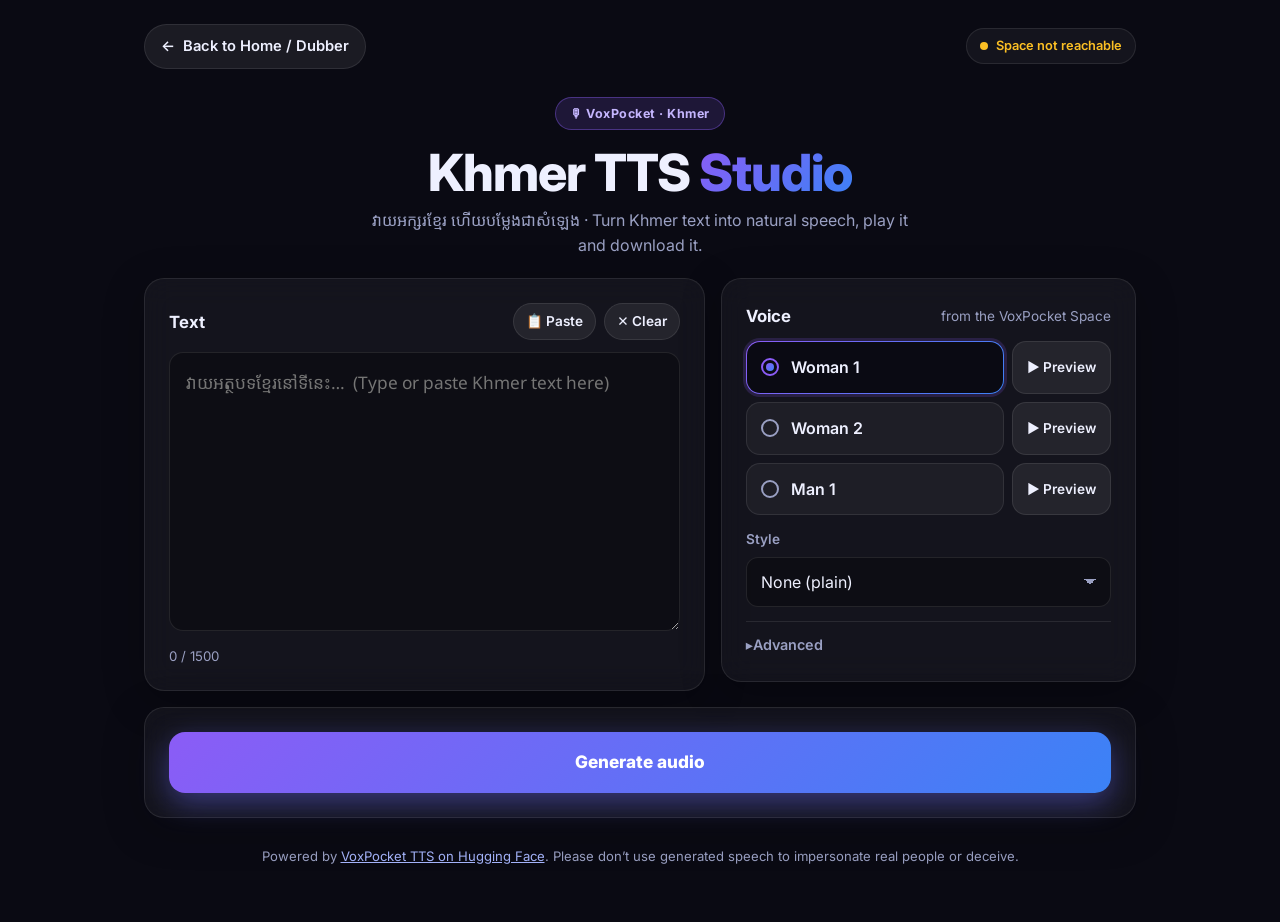
==== khmer-tts/index.html @ cf00f3e9 "Add files via upload" ====
<!doctype html>
<html lang="km">
<head>
<meta charset="utf-8">
<meta name="viewport" content="width=device-width,initial-scale=1,viewport-fit=cover">
<title>Khmer TTS Studio · VoxPocket</title>
<meta name="description" content="Convert Khmer text to natural speech with VoxPocket TTS. Play and download the audio.">
<meta name="theme-color" content="#0b0b14">
<script>
/* /khmer-tts (no trailing slash) would break the relative asset paths: normalise it. */
(function(){var p=location.pathname;if(!/\/$/.test(p)&&!/\.[a-z0-9]+$/i.test(p)){location.replace(p+'/'+location.search+location.hash)}})();
if(/[?&]embed=1/.test(location.search))document.documentElement.classList.add('embed');
</script>
<link rel="preconnect" href="https://fonts.googleapis.com">
<link rel="preconnect" href="https://fonts.gstatic.com" crossorigin>
<link href="https://fonts.googleapis.com/css2?family=Inter:wght@400;500;600;700;800&family=Noto+Sans+Khmer:wght@400;500;600;700&display=swap" rel="stylesheet">
<link rel="stylesheet" href="style.css">
</head>
<body>
<div class="bg" aria-hidden="true"><i class="o1"></i><i class="o2"></i></div>

<div class="wrap">
  <header class="top">
    <a class="back" id="back" href="../"><span aria-hidden="true">←</span> Back to Home / Dubber</a>
    <span class="space-pill" id="spacePill" data-state="checking" title="Status of the Hugging Face Space"><i></i><span id="spaceTxt">Checking Space…</span></span>
  </header>

  <section class="hero">
    <span class="badge">🎙 VoxPocket · Khmer</span>
    <h1>Khmer TTS <em>Studio</em></h1>
    <p class="sub">វាយអក្សរខ្មែរ ហើយបម្លែងជាសំឡេង · Turn Khmer text into natural speech, play it and download it.</p>
  </section>

  <main class="grid">
    <section class="card editor" aria-labelledby="t1">
      <div class="card-h">
        <h2 id="t1">Text</h2>
        <div class="tools">
          <button class="chip" id="pasteBtn" type="button">📋 Paste</button>
          <button class="chip" id="clearBtn" type="button">✕ Clear</button>
        </div>
      </div>
      <textarea id="text" class="khmer" rows="8" spellcheck="false" lang="km" placeholder="វាយអត្ថបទខ្មែរនៅទីនេះ…  (Type or paste Khmer text here)" aria-describedby="count err"></textarea>
      <div class="meta">
        <span id="count" class="count">0 / 1500</span>
        <span id="hint" class="hint"></span>
      </div>
      <div class="err" id="err" role="alert" hidden></div>
    </section>

    <section class="card voices" aria-labelledby="t2">
      <div class="card-h"><h2 id="t2">Voice</h2><span class="muted small">from the VoxPocket Space</span></div>
      <div class="vlist" id="vlist" role="radiogroup" aria-label="Voice"></div>
      <div class="row">
        <label class="field">
          <span>Style</span>
          <select id="style"></select>
        </label>
      </div>
      <details class="adv">
        <summary>Advanced</summary>
        <div class="advgrid">
          <label class="field"><span>Guidance (cfg) <b id="cfgV">2.0</b></span><input id="cfg" type="range" min="1" max="3.5" step="0.1" value="2"></label>
          <label class="field"><span>Quality steps <b id="stepsV">10</b></span><input id="steps" type="range" min="4" max="20" step="1" value="10"></label>
          <label class="field"><span>Seed <small class="muted">(0 = default)</small></span><input id="seed" type="number" min="0" step="1" value="0" inputmode="numeric"></label>
        </div>
      </details>
    </section>

    <section class="card gen" aria-live="polite">
      <div class="genrow">
        <button class="go" id="genBtn" type="button"><span class="spin" aria-hidden="true"></span><span id="genTxt">Generate audio</span></button>
        <button class="cancel" id="cancelBtn" type="button" hidden>Cancel</button>
      </div>
      <div class="prog" id="prog" hidden>
        <div class="bar"><i></i></div>
        <p id="progTxt" class="small muted"></p>
      </div>
    </section>

    <section class="card player" id="player" aria-labelledby="t3" hidden>
      <div class="card-h"><h2 id="t3">Audio</h2><span class="muted small" id="pInfo"></span></div>
      <div class="wave" aria-hidden="true"><i></i><i></i><i></i><i></i><i></i><i></i><i></i><i></i><i></i><i></i><i></i><i></i></div>
      <div class="seekrow">
        <span id="cur" class="time">0:00</span>
        <input id="seek" type="range" min="0" max="1000" value="0" aria-label="Seek">
        <span id="dur" class="time">0:00</span>
      </div>
      <div class="ctrls">
        <button class="ic" id="playBtn" type="button" aria-label="Play"></button>
        <button class="ic" id="stopBtn" type="button" aria-label="Stop"></button>
        <button class="ic" id="replayBtn" type="button" aria-label="Replay"></button>
        <div class="vol"><span id="volIcon" aria-hidden="true">🔊</span><input id="vol" type="range" min="0" max="1" step="0.05" value="1" aria-label="Volume"></div>
        <button class="dl" id="dlBtn" type="button">⬇ Download</button>
      </div>
    </section>
  </main>

  <footer class="foot">
    Powered by <a href="https://huggingface.co/spaces/muyleanging/VoxPocket-TTS-Demo" target="_blank" rel="noopener">VoxPocket TTS on Hugging Face</a>.
    Please don’t use generated speech to impersonate real people or deceive.
  </footer>
</div>

<script src="gradio-client.js"></script>
<script src="app.js"></script>
</body>
</html>
---- khmer-tts/style.css ----
/* Khmer TTS Studio - mobile-first dark UI, fully scoped to this module */
:root{
  --bg:#0a0a13;--card:rgba(255,255,255,.045);--card2:rgba(255,255,255,.07);--line:rgba(255,255,255,.09);
  --tx:#eef0ff;--mu:#9aa0c3;--p:#8b5cf6;--b:#3b82f6;--g:linear-gradient(135deg,#8b5cf6 0%,#3b82f6 100%);
  --ok:#34d399;--warn:#fbbf24;--bad:#f87171;--r:20px;
  --font:"Inter","Noto Sans Khmer","Khmer OS System","Khmer UI","Leelawadee UI","Hanuman",system-ui,-apple-system,"Segoe UI",Roboto,sans-serif;
}
*{box-sizing:border-box;-webkit-tap-highlight-color:transparent}
html{color-scheme:dark;background:var(--bg)}
body{margin:0;min-height:100vh;background:var(--bg);color:var(--tx);font-family:var(--font);font-size:16px;line-height:1.55;overflow-x:hidden}
button,input,select,textarea{font:inherit;color:inherit}
button{cursor:pointer}
a{color:#a5b4fc}
.muted{color:var(--mu)}.small{font-size:.85rem}

.bg{position:fixed;inset:0;z-index:-1;overflow:hidden;background:radial-gradient(1200px 600px at 50% -10%,#1a1440 0%,transparent 60%),var(--bg)}
.bg i{position:absolute;border-radius:50%;filter:blur(90px);opacity:.35}
.bg .o1{width:380px;height:380px;background:#7c3aed;top:-120px;left:-100px}
.bg .o2{width:420px;height:420px;background:#2563eb;bottom:-160px;right:-120px;opacity:.28}
.embed .bg{position:absolute}

.wrap{max-width:1040px;margin:0 auto;padding:16px 16px 40px;padding-left:max(16px,env(safe-area-inset-left));padding-right:max(16px,env(safe-area-inset-right))}
.top{display:flex;align-items:center;justify-content:space-between;gap:10px;flex-wrap:wrap}
.back{display:inline-flex;align-items:center;gap:8px;padding:10px 16px;border-radius:999px;background:var(--card2);border:1px solid var(--line);text-decoration:none;color:var(--tx);font-weight:600;font-size:.92rem;transition:.2s}
.back:hover{background:rgba(255,255,255,.12);transform:translateX(-2px)}
.space-pill{display:inline-flex;align-items:center;gap:8px;padding:7px 13px;border-radius:999px;font-size:.8rem;font-weight:600;background:var(--card);border:1px solid var(--line);color:var(--mu)}
.space-pill i{width:8px;height:8px;border-radius:50%;background:var(--mu)}
.space-pill[data-state=ok] i{background:var(--ok);box-shadow:0 0 0 4px rgba(52,211,153,.18)}
.space-pill[data-state=ok]{color:var(--ok)}
.space-pill[data-state=warn] i{background:var(--warn)}.space-pill[data-state=warn]{color:var(--warn)}
.space-pill[data-state=bad] i{background:var(--bad)}.space-pill[data-state=bad]{color:var(--bad)}
.space-pill[data-state=checking] i{animation:pulse 1s infinite}

.hero{text-align:center;padding:28px 4px 20px}
.badge{display:inline-block;padding:6px 14px;border-radius:999px;font-size:.78rem;font-weight:700;letter-spacing:.04em;background:rgba(139,92,246,.16);border:1px solid rgba(139,92,246,.4);color:#c4b5fd}
.hero h1{margin:14px 0 8px;font-size:clamp(2rem,7vw,3.2rem);line-height:1.1;font-weight:800;letter-spacing:-.02em}
.hero h1 em{font-style:normal;background:var(--g);-webkit-background-clip:text;background-clip:text;color:transparent}
.sub{margin:0 auto;max-width:560px;color:var(--mu)}
.embed .hero{padding-top:14px}

.grid{display:grid;gap:16px;grid-template-columns:1fr}
.card{background:var(--card);border:1px solid var(--line);border-radius:var(--r);padding:18px;backdrop-filter:blur(14px);-webkit-backdrop-filter:blur(14px);box-shadow:0 10px 40px rgba(0,0,0,.25)}
.card-h{display:flex;align-items:center;justify-content:space-between;gap:10px;margin-bottom:12px}
.card-h h2{margin:0;font-size:1.05rem;font-weight:700}
.tools{display:flex;gap:8px}
.chip{border:1px solid var(--line);background:var(--card2);padding:7px 12px;border-radius:999px;font-size:.85rem;font-weight:600;transition:.15s}
.chip:hover:not(:disabled){background:rgba(255,255,255,.13)}
.chip:disabled{opacity:.5;cursor:not-allowed}

textarea{width:100%;resize:vertical;min-height:170px;max-height:60vh;padding:14px 16px;border-radius:14px;background:rgba(0,0,0,.28);border:1px solid var(--line);outline:none;line-height:1.8;font-size:1.08rem;transition:.2s}
textarea.khmer{font-family:"Noto Sans Khmer","Khmer OS System","Khmer UI","Leelawadee UI","Hanuman","Inter",sans-serif}
textarea:focus,select:focus,input[type=number]:focus{border-color:var(--p);box-shadow:0 0 0 3px rgba(139,92,246,.25)}
textarea:disabled{opacity:.6}
.meta{display:flex;justify-content:space-between;gap:10px;margin-top:8px;font-size:.83rem;color:var(--mu)}
.count.near{color:var(--warn)}.count.over{color:var(--bad);font-weight:700}
.hint{color:var(--warn);text-align:right}
.err{margin-top:10px;padding:12px 14px;border-radius:12px;background:rgba(248,113,113,.1);border:1px solid rgba(248,113,113,.4);color:#fecaca;font-size:.92rem}

/* voices */
.vlist{display:grid;gap:8px}
.v{display:flex;gap:8px;align-items:stretch}
.vsel{flex:1;display:flex;align-items:center;gap:12px;text-align:left;padding:13px 14px;border-radius:14px;background:var(--card);border:1px solid var(--line);font-weight:600;transition:.15s}
.vsel:hover{background:var(--card2)}
.v.on .vsel{border-color:transparent;background:linear-gradient(var(--bg),var(--bg)) padding-box,var(--g) border-box;border:1.5px solid transparent;box-shadow:0 0 0 3px rgba(139,92,246,.18)}
.dot{width:18px;height:18px;border-radius:50%;border:2px solid var(--mu);flex:none;position:relative}
.v.on .dot{border-color:var(--p)}.v.on .dot::after{content:"";position:absolute;inset:3px;border-radius:50%;background:var(--g)}
.vprev{padding:0 14px;border-radius:14px;background:var(--card2);border:1px solid var(--line);font-size:.85rem;font-weight:600;white-space:nowrap}
.vprev:hover:not(:disabled){background:rgba(255,255,255,.13)}.vprev:disabled{opacity:.45;cursor:not-allowed}
.row{margin-top:14px}
.field{display:block}
.field>span{display:flex;justify-content:space-between;font-size:.85rem;color:var(--mu);margin-bottom:6px;font-weight:600}
.field b{color:var(--tx)}
select,input[type=number]{width:100%;padding:12px 14px;border-radius:12px;background:rgba(0,0,0,.28);border:1px solid var(--line);outline:none;appearance:none;-webkit-appearance:none}
select{background-image:linear-gradient(45deg,transparent 50%,var(--mu) 50%),linear-gradient(135deg,var(--mu) 50%,transparent 50%);background-position:calc(100% - 20px) 50%,calc(100% - 14px) 50%;background-size:6px 6px;background-repeat:no-repeat;padding-right:38px}
select option{background:#14142a;color:var(--tx)}
.adv{margin-top:14px;border-top:1px solid var(--line);padding-top:12px}
.adv summary{cursor:pointer;color:var(--mu);font-weight:600;font-size:.9rem;list-style:none}
.adv summary::before{content:"▸ ";display:inline-block;transition:.15s}.adv[open] summary::before{transform:rotate(90deg)}
.advgrid{display:grid;gap:14px;margin-top:12px}

/* range inputs */
input[type=range]{-webkit-appearance:none;appearance:none;width:100%;height:6px;border-radius:99px;outline:none;background:linear-gradient(90deg,var(--p) 0,var(--b) var(--pr,0%),rgba(255,255,255,.14) var(--pr,0%));cursor:pointer}
input[type=range]::-webkit-slider-thumb{-webkit-appearance:none;width:18px;height:18px;border-radius:50%;background:#fff;box-shadow:0 0 0 4px rgba(139,92,246,.35);border:0}
input[type=range]::-moz-range-thumb{width:18px;height:18px;border-radius:50%;background:#fff;border:0;box-shadow:0 0 0 4px rgba(139,92,246,.35)}
#cfg,#steps{background:rgba(255,255,255,.14)}

/* generate */
.genrow{display:flex;gap:10px}
.go{flex:1;position:relative;display:flex;align-items:center;justify-content:center;gap:10px;border:0;padding:17px 22px;border-radius:16px;background:var(--g);color:#fff;font-weight:800;font-size:1.08rem;box-shadow:0 10px 30px rgba(99,102,241,.45);transition:.2s}
.go:hover:not(:disabled){transform:translateY(-2px);box-shadow:0 14px 36px rgba(99,102,241,.6)}
.go:active:not(:disabled){transform:translateY(0)}
.go:disabled{cursor:progress;opacity:.9;filter:saturate(.8)}
.spin{display:none;width:20px;height:20px;border-radius:50%;border:3px solid rgba(255,255,255,.35);border-top-color:#fff;animation:rot .8s linear infinite}
.go.busy .spin{display:inline-block}
.cancel{padding:0 20px;border-radius:16px;border:1px solid var(--line);background:var(--card2);font-weight:600}
.cancel:hover{background:rgba(248,113,113,.18);border-color:rgba(248,113,113,.5)}
.prog{margin-top:14px}
.bar{height:6px;border-radius:99px;background:rgba(255,255,255,.1);overflow:hidden}
.bar i{display:block;height:100%;width:40%;border-radius:99px;background:var(--g);animation:slide 1.3s ease-in-out infinite}
.prog p{margin:8px 0 0}

/* player */
.player .wave{display:flex;align-items:center;justify-content:center;gap:5px;height:54px;margin:4px 0 12px}
.wave i{width:5px;height:14px;border-radius:99px;background:var(--g);opacity:.55;transition:height .2s}
.player.playing .wave i{animation:eq 1s ease-in-out infinite;opacity:1}
.wave i:nth-child(2n){animation-delay:.15s!important}.wave i:nth-child(3n){animation-delay:.3s!important}.wave i:nth-child(5n){animation-delay:.45s!important}
.seekrow{display:flex;align-items:center;gap:12px}
.time{font-variant-numeric:tabular-nums;color:var(--mu);font-size:.85rem;min-width:38px;text-align:center}
.ctrls{display:flex;flex-wrap:wrap;align-items:center;gap:10px;margin-top:16px}
.ic{width:46px;height:46px;display:grid;place-items:center;border-radius:50%;border:1px solid var(--line);background:var(--card2);transition:.15s}
.ic:hover{background:rgba(255,255,255,.14)}
#playBtn{width:54px;height:54px;border:0;background:var(--g);color:#fff;box-shadow:0 6px 20px rgba(99,102,241,.5)}
.vol{display:flex;align-items:center;gap:8px;flex:1;min-width:130px;max-width:210px}
.dl{margin-left:auto;padding:12px 20px;border-radius:14px;border:1px solid rgba(139,92,246,.5);background:rgba(139,92,246,.16);font-weight:700;color:#e0d9ff;transition:.15s}
.dl:hover{background:rgba(139,92,246,.3)}

.foot{margin-top:28px;text-align:center;color:var(--mu);font-size:.82rem}
:focus-visible{outline:2px solid #a78bfa;outline-offset:2px}

@keyframes rot{to{transform:rotate(360deg)}}
@keyframes pulse{50%{opacity:.3}}
@keyframes slide{0%{transform:translateX(-100%)}100%{transform:translateX(250%)}}
@keyframes eq{0%,100%{height:12px}50%{height:46px}}
@media (prefers-reduced-motion:reduce){*{animation-duration:.01ms!important;animation-iteration-count:1!important;transition:none!important}}

/* tablet & desktop */
@media(min-width:760px){
  .wrap{padding:24px 24px 56px}.card{padding:24px}
  .grid{grid-template-columns:1.35fr 1fr;align-items:start}
  .gen,.player{grid-column:1/-1}
  textarea{min-height:260px}
}
@media(max-width:520px){
  .dl{width:100%;margin-left:0}.vol{max-width:none}
  .vprev{padding:0 10px;font-size:.8rem}
  .top{justify-content:center}
}
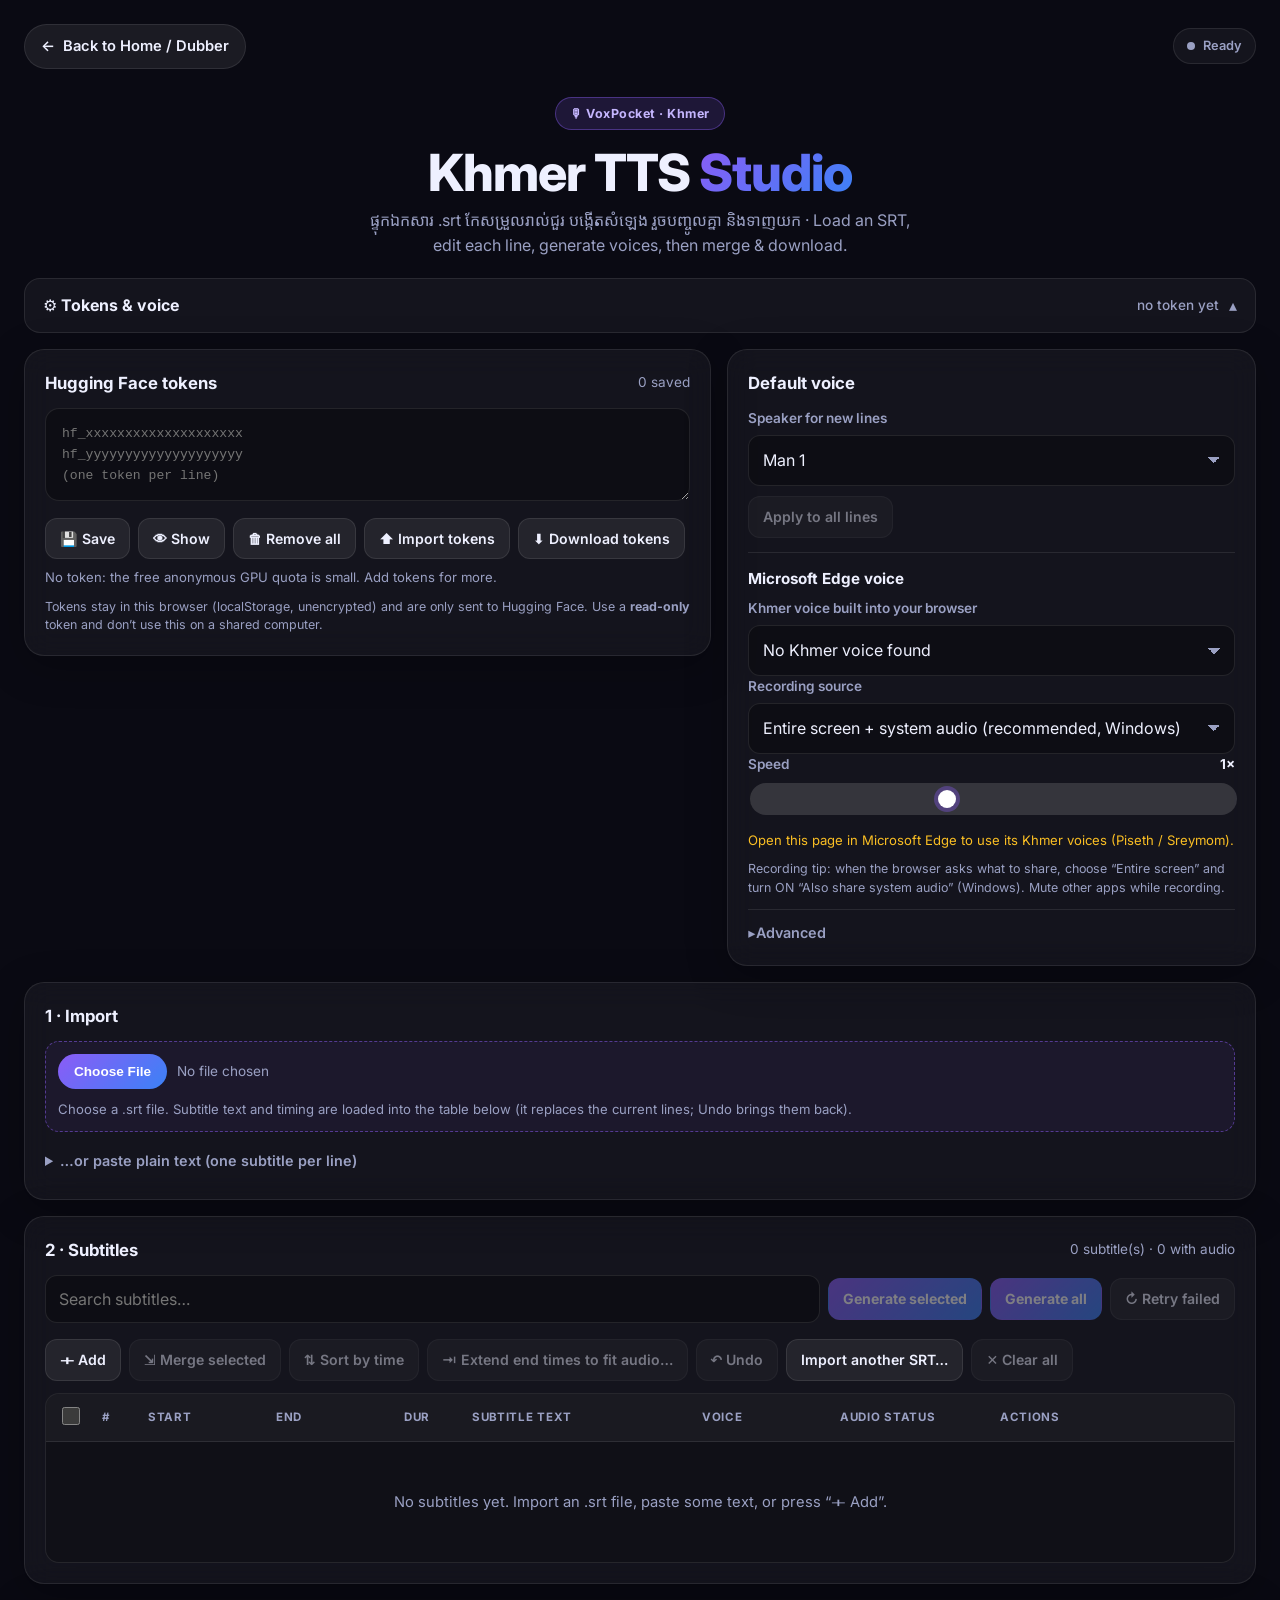
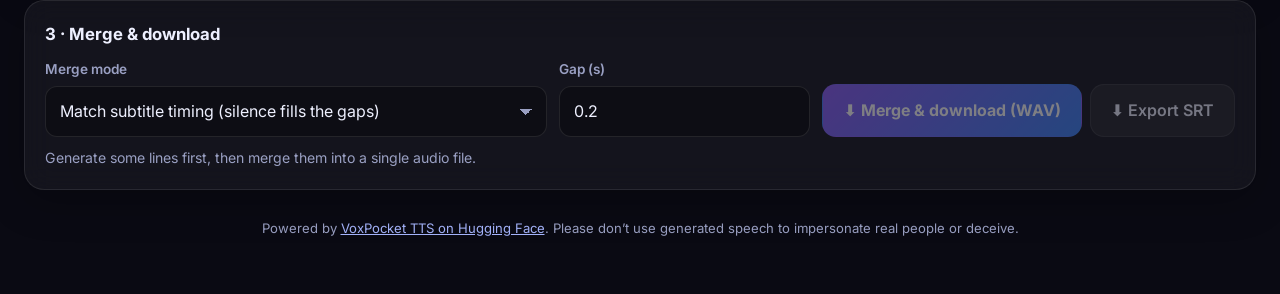
==== commit e38e7e03: "Add files via upload" ====
--- a/khmer-tts/index.html
+++ b/khmer-tts/index.html
@@ -4,17 +4,184 @@
 <meta charset="utf-8">
 <meta name="viewport" content="width=device-width,initial-scale=1,viewport-fit=cover">
 <title>Khmer TTS Studio · VoxPocket</title>
-<meta name="description" content="Convert Khmer text to natural speech with VoxPocket TTS. Play and download the audio.">
+<meta name="description" content="Convert Khmer subtitles (SRT) or text to speech, edit every line, then merge and download. 100% client-side.">
 <meta name="theme-color" content="#0b0b14">
 <script>
-/* /khmer-tts (no trailing slash) would break the relative asset paths: normalise it. */
+/* /khmer-tts (no trailing slash) would break relative asset paths: normalise it. */
 (function(){var p=location.pathname;if(!/\/$/.test(p)&&!/\.[a-z0-9]+$/i.test(p)){location.replace(p+'/'+location.search+location.hash)}})();
+/* The main Dubber page loads this module in an iframe with ?embed=1 */
 if(/[?&]embed=1/.test(location.search))document.documentElement.classList.add('embed');
 </script>
 <link rel="preconnect" href="https://fonts.googleapis.com">
 <link rel="preconnect" href="https://fonts.gstatic.com" crossorigin>
 <link href="https://fonts.googleapis.com/css2?family=Inter:wght@400;500;600;700;800&family=Noto+Sans+Khmer:wght@400;500;600;700&display=swap" rel="stylesheet">
-<link rel="stylesheet" href="style.css">
+<link rel="stylesheet" href="style.css?v=3">
+<style>
+/* =====================================================================
+   Khmer TTS Studio v3 – extra styles (base theme comes from style.css)
+   Breakpoints:  phone < 700px · tablet/iPad 700–1179px · desktop ≥ 1180px
+   ===================================================================== */
+.wrap{max-width:1320px}
+.stack{display:grid;gap:16px;grid-template-columns:minmax(0,1fr)}
+.stack>*,.cols>*{min-width:0}
+.cols{display:grid;gap:16px;grid-template-columns:minmax(0,1fr)}
+@media(min-width:760px){.cols{grid-template-columns:minmax(0,1.3fr) minmax(0,1fr);align-items:start}}
+@media(min-width:760px){.card{padding:20px}}
+.sets>summary{list-style:none;cursor:pointer;padding:14px 18px;border-radius:16px;background:var(--card);border:1px solid var(--line);font-weight:700;display:flex;justify-content:space-between;gap:10px;min-height:48px;align-items:center}
+.sets>summary::-webkit-details-marker{display:none}
+.sets>summary::after{content:'▾';color:var(--mu)}
+.sets[open]>summary::after{content:'▴'}
+.sets[open]>summary{margin-bottom:16px}
+.sets .sumtxt{font-weight:500;font-size:.85rem;color:var(--mu);margin-left:auto}
+.note{font-size:.82rem;color:var(--mu);margin:8px 0 0}
+.note.ok{color:var(--ok)} .note.warn{color:var(--warn)}
+.privacy{font-size:.78rem;color:var(--mu);margin:10px 0 0;line-height:1.5}
+.row-btns{display:flex;flex-wrap:wrap;gap:8px;margin-top:10px;align-items:center}
+.inp{width:100%;padding:11px 13px;border-radius:12px;background:rgba(0,0,0,.28);border:1px solid var(--line);outline:none;font-size:1rem}
+.inp:focus{border-color:var(--p);box-shadow:0 0 0 3px rgba(139,92,246,.25)}
+
+/* ---- tokens ---- */
+.tokens-box{width:100%;max-width:100%;font-family:ui-monospace,SFMono-Regular,Menlo,Consolas,monospace;font-size:.82rem!important;line-height:1.6!important;min-height:92px!important;white-space:pre;overflow-x:auto}
+.tokens-box.masked{-webkit-text-security:disc;text-security:disc}
+
+/* ---- import card ---- */
+.filebox{display:flex;flex-wrap:wrap;align-items:center;gap:10px;padding:12px;border:1px dashed rgba(139,92,246,.5);border-radius:14px;background:rgba(139,92,246,.07)}
+.filebox input[type=file]{flex:1 1 200px;min-width:0;font-size:.85rem;color:var(--mu)}
+.filebox input[type=file]::file-selector-button{margin-right:10px;padding:10px 16px;border:0;border-radius:999px;background:var(--g);color:#fff;font-weight:700;cursor:pointer}
+.filebox .fname{flex:1 1 100%;font-size:.82rem;color:var(--mu);word-break:break-word}
+#pasteBox{margin-top:12px}
+#pasteBox summary{cursor:pointer;color:var(--mu);font-size:.9rem;font-weight:600;padding:6px 0}
+#pasteBox textarea{min-height:110px;margin-top:8px}
+
+/* ---- buttons ---- */
+.btn{border:1px solid var(--line);background:var(--card2);padding:9px 14px;border-radius:12px;font-size:.88rem;font-weight:600;transition:.15s;white-space:nowrap;min-height:40px}
+.btn:hover:not(:disabled){background:rgba(255,255,255,.13)}
+.btn:disabled{opacity:.45;cursor:not-allowed}
+.btn.primary{background:var(--g);border-color:transparent;color:#fff;font-weight:700}
+.btn.primary:hover:not(:disabled){filter:brightness(1.1)}
+.btn.danger:hover:not(:disabled){background:rgba(248,113,113,.18);border-color:rgba(248,113,113,.5)}
+.btn.big{padding:13px 20px;font-size:1rem;border-radius:14px}
+
+/* ---- toolbar ---- */
+.toolbar{display:flex;flex-wrap:wrap;gap:8px;align-items:center}
+.toolbar .search{flex:1 1 220px;min-width:0}
+.toolbar .sep{flex:1 0 100%;height:0}
+.counts{font-size:.85rem;color:var(--mu);margin-left:auto}
+
+/* ---- run bar (progress) ---- */
+.runbar{position:sticky;top:8px;z-index:6;margin:12px 0 0;padding:12px 14px;border-radius:14px;background:rgba(18,18,40,.94);border:1px solid rgba(139,92,246,.5);box-shadow:0 8px 30px rgba(0,0,0,.45);display:flex;flex-wrap:wrap;gap:8px 12px;align-items:center}
+.runbar[hidden]{display:none}
+.runbar .rtxt{flex:1 1 240px;min-width:0}
+.runbar #progTxt{margin:0;font-size:.9rem;word-break:break-word}
+.runbar #progNote{margin:2px 0 0;font-size:.78rem;color:var(--warn);min-height:1.1em}
+.runbar .bar{flex:1 0 100%;order:3}
+.bar.det i{animation:none;width:var(--w,0%);transition:width .35s ease}
+.runbar .cancel{padding:9px 16px;border-radius:12px;min-height:40px}
+
+/* ---- subtitle table (div grid) ---- */
+.list{margin-top:12px;border:1px solid var(--line);border-radius:14px;overflow:hidden;background:rgba(0,0,0,.18)}
+.thead{display:none}
+.srow{position:relative;display:flex;flex-direction:column;gap:8px;padding:12px;border-bottom:1px solid var(--line);content-visibility:auto;contain-intrinsic-size:auto 170px}
+.srow:last-child{border-bottom:0}
+.srow.sel{background:rgba(251,191,36,.06);box-shadow:inset 3px 0 0 var(--warn)}
+.srow.playing{background:rgba(139,92,246,.1)}
+.srow[hidden]{display:none}
+.rhead,.rmeta{display:flex;flex-wrap:wrap;gap:8px;align-items:center}
+.c-sel{display:flex;align-items:center;justify-content:center;width:32px;height:32px}
+.c-sel input{width:18px;height:18px;accent-color:#8b5cf6}
+.c-num{min-width:30px;font-weight:700;color:var(--mu)}
+.c-time{flex:1 1 120px;min-width:0;display:block}
+.c-time .lbl{display:block;font-size:.7rem;color:var(--mu);margin:0 0 2px 2px;text-transform:uppercase;letter-spacing:.04em}
+.tin{font-variant-numeric:tabular-nums;padding:9px 10px;font-size:.9rem}
+.c-dur{font-size:.85rem;color:var(--mu);white-space:nowrap;font-variant-numeric:tabular-nums}
+.c-dur.over{color:var(--warn);font-weight:700}
+.c-text textarea{min-height:68px;max-height:240px;padding:10px 12px;font-size:1.05rem;line-height:1.7;border-radius:12px}
+.c-voice{flex:0 1 150px;min-width:120px}
+.c-voice select{padding:9px 32px 9px 11px;font-size:.9rem}
+.c-status{flex:1 1 130px;min-width:0;font-size:.82rem;color:var(--mu);overflow:hidden;text-overflow:ellipsis;white-space:nowrap}
+.c-status.working{color:#a5b4fc}.c-status.queued{color:#c4b5fd}.c-status.done{color:var(--ok)}.c-status.failed{color:var(--bad)}
+.c-status .stale{color:var(--warn)}
+.c-act{display:flex;gap:6px;flex-wrap:wrap;margin-left:auto}
+.ib{width:38px;height:38px;border-radius:10px;border:1px solid var(--line);background:var(--card2);font-size:1rem;display:inline-flex;align-items:center;justify-content:center;padding:0;transition:.15s}
+.ib:hover:not(:disabled){background:rgba(255,255,255,.14)}
+.ib:disabled{opacity:.35;cursor:not-allowed}
+.ib.del:hover:not(:disabled){background:rgba(248,113,113,.2)}
+.empty{color:var(--mu);font-size:.92rem;text-align:center;padding:34px 12px}
+
+/* phone: bigger touch targets, 16px inputs (stops iOS zoom-on-focus) */
+@media(max-width:699px){
+  .tin,.c-voice select,.c-text textarea{font-size:16px}
+  .ib{width:42px;height:42px}
+  .btn{flex:1 1 auto}
+  .card-h{flex-wrap:wrap;gap:2px 10px}
+  .counts{flex:1 0 100%;margin:0}
+  .toolbar{display:grid;grid-template-columns:1fr 1fr;gap:8px}
+  .toolbar .search,.toolbar #extend,.toolbar .edge{grid-column:1/-1}
+  .toolbar .sep{display:none}
+  .toolbar .btn{white-space:normal;padding:9px 8px;line-height:1.25}
+  .rhead{display:grid;grid-template-columns:repeat(6,minmax(0,1fr));gap:8px;align-items:center}
+  .c-sel{grid-column:1;grid-row:1}
+  .c-num{grid-column:2/4;grid-row:1}
+  .c-dur{grid-column:4/7;grid-row:1;text-align:right}
+  .t-start{grid-column:1/4;grid-row:2}
+  .t-end{grid-column:4/7;grid-row:2}
+  .tin{padding:9px 4px;text-align:center}
+  .c-act{flex:1 0 100%;margin:0;justify-content:space-between}
+  .c-voice{flex:1 1 140px}
+  .c-status{flex:1 0 100%;white-space:normal}
+}
+@media(pointer:coarse){.ib{width:42px;height:42px}.btn{min-height:44px}}
+
+/* tablet / iPad: two tidy lines per row */
+@media(min-width:700px) and (max-width:1179px){
+  .srow{padding:12px 16px}
+  .c-time{flex:0 1 150px}
+  .c-dur{margin-left:auto}
+  .rmeta{flex-wrap:nowrap}
+  .c-status{flex:1 1 auto}
+}
+
+/* desktop: classic single-line table */
+@media(min-width:1180px){
+  .list{--cols:34px 36px 118px 118px 58px minmax(220px,1fr) 128px 150px 232px}
+  .thead{display:grid;grid-template-columns:var(--cols);gap:10px;align-items:center;padding:10px 12px;font-size:.72rem;letter-spacing:.06em;text-transform:uppercase;color:var(--mu);background:rgba(255,255,255,.04);border-bottom:1px solid var(--line);font-weight:700}
+  .srow{display:grid;grid-template-columns:var(--cols);gap:10px;align-items:center;flex-direction:row}
+  .rhead,.rmeta{display:contents}
+  .c-time .lbl{display:none}
+  .c-act{margin:0;flex-wrap:nowrap}
+  .c-status{flex:none}
+  .is-edge .list{--cols:34px 36px 118px 118px 58px minmax(220px,1fr) 128px 118px 150px 278px}
+}
+
+/* ---- Edge voice ---- */
+.edgebox{margin-top:14px;padding-top:14px;border-top:1px solid var(--line)}
+.edgebox h3{margin:0 0 8px;font-size:.95rem}
+.edgebox input[type=range]{width:100%;accent-color:#8b5cf6;height:32px}
+.edgebox .field b{font-weight:700}
+.toolbar .edge{border-color:rgba(56,189,248,.45)}
+/* Edge-only controls: hidden in every browser except Microsoft Edge */
+html:not(.is-edge) .edge-only{display:none!important}
+.c-edgev{flex:0 1 130px;min-width:110px}
+
+/* ---- output card ---- */
+.outgrid{display:grid;gap:12px;grid-template-columns:1fr}
+@media(min-width:700px){.outgrid{grid-template-columns:1.2fr .6fr auto;align-items:end}}
+.outbtns{display:flex;flex-wrap:wrap;gap:8px}
+.outbtns .btn{flex:1 1 auto}
+.sum{font-size:.88rem;color:var(--mu);margin:10px 0 0}
+
+.modal{position:fixed;inset:0;z-index:50;display:flex;align-items:center;justify-content:center;padding:max(16px,env(safe-area-inset-top)) 16px max(16px,env(safe-area-inset-bottom));background:rgba(5,5,12,.72);backdrop-filter:blur(4px)}
+.modal[hidden]{display:none}
+.mbox{width:100%;max-width:440px;padding:22px;border-radius:18px;background:#14142b;border:1px solid rgba(139,92,246,.5);box-shadow:0 20px 60px rgba(0,0,0,.6)}
+.mbox h3{margin:0 0 8px;font-size:1.15rem}
+.mbox p{margin:0 0 18px;color:var(--mu);font-size:.95rem}
+.mbtns{display:flex;flex-wrap:wrap;gap:8px}
+.mbtns .btn{flex:1 1 140px}
+.toast{position:fixed;left:50%;bottom:calc(18px + env(safe-area-inset-bottom));transform:translateX(-50%) translateY(20px);background:#1d1d3a;border:1px solid var(--line);padding:10px 16px;border-radius:12px;font-size:.9rem;opacity:0;pointer-events:none;transition:.25s;z-index:30;max-width:92vw}
+.toast.show{opacity:1;transform:translateX(-50%)}
+.space-pill[data-state=idle] i{background:var(--mu)}
+.embed .toast{position:absolute}
+</style>
 </head>
 <body>
 <div class="bg" aria-hidden="true"><i class="o1"></i><i class="o2"></i></div>
@@ -22,87 +189,153 @@
 <div class="wrap">
   <header class="top">
     <a class="back" id="back" href="../"><span aria-hidden="true">←</span> Back to Home / Dubber</a>
-    <span class="space-pill" id="spacePill" data-state="checking" title="Status of the Hugging Face Space"><i></i><span id="spaceTxt">Checking Space…</span></span>
+    <span class="space-pill" id="spacePill" data-state="idle" title="Connection status"><i></i><span id="spaceTxt">Ready</span></span>
   </header>
 
   <section class="hero">
     <span class="badge">🎙 VoxPocket · Khmer</span>
     <h1>Khmer TTS <em>Studio</em></h1>
-    <p class="sub">វាយអក្សរខ្មែរ ហើយបម្លែងជាសំឡេង · Turn Khmer text into natural speech, play it and download it.</p>
+    <p class="sub">ផ្ទុកឯកសារ .srt កែសម្រួលរាល់ជួរ បង្កើតសំឡេង រួចបញ្ចូលគ្នា និងទាញយក · Load an SRT, edit each line, generate voices, then merge &amp; download.</p>
   </section>
 
-  <main class="grid">
-    <section class="card editor" aria-labelledby="t1">
-      <div class="card-h">
-        <h2 id="t1">Text</h2>
-        <div class="tools">
-          <button class="chip" id="pasteBtn" type="button">📋 Paste</button>
-          <button class="chip" id="clearBtn" type="button">✕ Clear</button>
+  <main class="stack">
+    <!-- ============ TOKENS + VOICE (collapsed once a token is saved) ============ -->
+    <details class="sets" id="settings">
+    <summary id="setSum">⚙ Tokens &amp; voice</summary>
+    <div class="cols">
+      <section class="card" aria-labelledby="t2" id="tokCard">
+        <div class="card-h"><h2 id="t2">Hugging Face tokens</h2><span class="muted small" id="tokCount">0 saved</span></div>
+        <textarea id="tokens" class="tokens-box masked" rows="3" spellcheck="false" autocomplete="off" autocapitalize="off" autocorrect="off" aria-label="Hugging Face access tokens, one per line" placeholder="hf_xxxxxxxxxxxxxxxxxxxx&#10;hf_yyyyyyyyyyyyyyyyyyyy&#10;(one token per line)"></textarea>
+        <div class="row-btns">
+          <button class="btn" id="tokSave" type="button">💾 Save</button>
+          <button class="btn" id="tokToggle" type="button">👁 Show</button>
+          <button class="btn" id="tokClear" type="button">🗑 Remove all</button>
+          <button class="btn" id="tokImport" type="button" title="Load tokens from a .txt / .csv / .json file">⬆ Import tokens</button>
+          <button class="btn" id="tokDownload" type="button" title="Save your tokens to a .txt file (keep it private)">⬇ Download tokens</button>
+          <input id="tokFile" type="file" accept=".txt,.csv,.json,text/plain,application/json" hidden>
         </div>
-      </div>
-      <textarea id="text" class="khmer" rows="8" spellcheck="false" lang="km" placeholder="វាយអត្ថបទខ្មែរនៅទីនេះ…  (Type or paste Khmer text here)" aria-describedby="count err"></textarea>
-      <div class="meta">
-        <span id="count" class="count">0 / 1500</span>
-        <span id="hint" class="hint"></span>
-      </div>
-      <div class="err" id="err" role="alert" hidden></div>
-    </section>
-
-    <section class="card voices" aria-labelledby="t2">
-      <div class="card-h"><h2 id="t2">Voice</h2><span class="muted small">from the VoxPocket Space</span></div>
-      <div class="vlist" id="vlist" role="radiogroup" aria-label="Voice"></div>
-      <div class="row">
-        <label class="field">
-          <span>Style</span>
-          <select id="style"></select>
-        </label>
-      </div>
-      <details class="adv">
-        <summary>Advanced</summary>
-        <div class="advgrid">
-          <label class="field"><span>Guidance (cfg) <b id="cfgV">2.0</b></span><input id="cfg" type="range" min="1" max="3.5" step="0.1" value="2"></label>
-          <label class="field"><span>Quality steps <b id="stepsV">10</b></span><input id="steps" type="range" min="4" max="20" step="1" value="10"></label>
-          <label class="field"><span>Seed <small class="muted">(0 = default)</small></span><input id="seed" type="number" min="0" step="1" value="0" inputmode="numeric"></label>
+        <p class="note" id="tokNote" aria-live="polite">No token: the free anonymous GPU quota is small. Add tokens for more.</p>
+        <p class="privacy">Tokens stay in this browser (localStorage, unencrypted) and are only sent to Hugging Face. Use a <b>read-only</b> token and don’t use this on a shared computer.</p>
+      </section>
+
+      <section class="card" aria-labelledby="t3" id="voiceCard">
+        <div class="card-h"><h2 id="t3">Default voice</h2></div>
+        <label class="field"><span>Speaker for new lines</span><select id="voice"></select></label>
+        <div class="row-btns"><button class="btn" id="applyVoice" type="button">Apply to all lines</button></div>
+        <div class="edgebox">
+          <h3>Microsoft Edge voice</h3>
+          <label class="field"><span>Khmer voice built into your browser</span><select id="edgeVoice"></select></label>
+          <label class="field"><span>Recording source</span>
+            <select id="edgeCapture">
+              <option value="screen">Entire screen + system audio (recommended, Windows)</option>
+              <option value="tab">This tab + tab audio</option>
+            </select>
+          </label>
+          <label class="field"><span>Speed <b id="edgeRateV">1×</b></span><input id="edgeRate" type="range" min="0.6" max="1.6" step="0.05" value="1"></label>
+          <p class="note" id="edgeNote"></p>
+          <p class="privacy" id="edgeTip"></p>
         </div>
+        <details class="adv" style="margin-top:12px">
+          <summary>Advanced</summary>
+          <div class="advgrid">
+            <label class="field"><span>Hugging Face Space</span><input id="spaceId" class="inp" type="text" spellcheck="false" autocomplete="off" placeholder="owner/space-name"></label>
+          </div>
+        </details>
+      </section>
+    </div>
+    </details>
+
+    <!-- ============ IMPORT ============ -->
+    <section class="card" aria-labelledby="t1" id="importCard">
+      <div class="card-h"><h2 id="t1">1 · Import</h2></div>
+      <div class="filebox">
+        <input id="srtFile" type="file" accept=".srt,text/plain" aria-label="Upload an SRT subtitle file">
+        <span class="fname" id="srtInfo">Choose a .srt file. Subtitle text and timing are loaded into the table below (it replaces the current lines; Undo brings them back).</span>
+      </div>
+      <details id="pasteBox">
+        <summary>…or paste plain text (one subtitle per line)</summary>
+        <textarea id="pasteText" class="khmer" spellcheck="false" lang="km" placeholder="វាយ ឬបិទភ្ជាប់អត្ថបទខ្មែរនៅទីនេះ… (one line = one subtitle)"></textarea>
+        <div class="row-btns"><button class="btn primary" id="pasteAdd" type="button">＋ Add lines to table</button><button class="btn" id="pasteClip" type="button">📋 From clipboard</button><button class="btn" id="pasteSrt" type="button" title="Turns each line into a timed subtitle (timing is estimated from text length)">📝 Plain text → SRT</button></div>
       </details>
     </section>
 
-    <section class="card gen" aria-live="polite">
-      <div class="genrow">
-        <button class="go" id="genBtn" type="button"><span class="spin" aria-hidden="true"></span><span id="genTxt">Generate audio</span></button>
-        <button class="cancel" id="cancelBtn" type="button" hidden>Cancel</button>
-      </div>
-      <div class="prog" id="prog" hidden>
-        <div class="bar"><i></i></div>
-        <p id="progTxt" class="small muted"></p>
+    <!-- ============ TABLE ============ -->
+    <section class="card" aria-labelledby="t4" id="tableCard">
+      <div class="card-h"><h2 id="t4">2 · Subtitles</h2><span class="counts" id="counts">0 subtitle(s) · 0 with audio</span></div>
+
+      <div class="toolbar" id="toolbar">
+        <input id="search" class="inp search" type="search" placeholder="Search subtitles…" aria-label="Search subtitles" autocomplete="off">
+        <button class="btn primary" id="genSel" type="button">Generate selected</button>
+        <button class="btn primary" id="genAll" type="button">Generate all</button>
+        <button class="btn" id="retry" type="button">↻ Retry failed</button>
+        <span class="sep"></span>
+        <button class="btn" id="addRow" type="button">＋ Add</button>
+        <button class="btn" id="mergeSel" type="button">⇲ Merge selected</button>
+        <button class="btn" id="sortTime" type="button">⇅ Sort by time</button>
+        <button class="btn" id="extend" type="button">⇥ Extend end times to fit audio…</button>
+        <button class="btn" id="undo" type="button" disabled>↶ Undo</button>
+        <button class="btn" id="importMore" type="button">Import another SRT…</button>
+        <button class="btn danger" id="clearAll" type="button">✕ Clear all</button>
+        <button class="btn edge edge-only" id="edgePrev" type="button" title="Read the selected lines aloud with the Microsoft Edge Khmer voice">🔊 Preview selected (Edge)</button>
+        <button class="btn edge edge-only" id="edgeAll" type="button" title="Record every line with the Edge voice and download one WAV file">⏺ Record &amp; download all (Edge)</button>
+        <button class="btn edge edge-only" id="edgeSel" type="button" title="Record only the selected lines and download one WAV file">⏺ Record &amp; download selected (Edge)</button>
+        <input id="srtMore" type="file" accept=".srt,text/plain" hidden>
+      </div>
+
+      <div class="runbar" id="runbar" hidden role="status" aria-live="polite">
+        <div class="rtxt"><p id="progTxt"></p><p id="progNote"></p></div>
+        <button class="cancel" id="cancelBtn" type="button">Cancel</button>
+        <div class="bar det" id="bar"><i></i></div>
+      </div>
+
+      <div class="err" id="err" role="alert" hidden></div>
+
+      <div class="list" id="list">
+        <div class="thead" aria-hidden="true"><span><input type="checkbox" id="selAll" aria-label="Select all" style="width:18px;height:18px;accent-color:#8b5cf6"></span><span>#</span><span>Start</span><span>End</span><span>Dur</span><span>Subtitle text</span><span>Voice</span><span class="edge-only">Edge voice</span><span>Audio status</span><span>Actions</span></div>
+        <div id="rows" role="list"></div>
+        <p class="empty" id="emptyMsg">No subtitles yet. Import an .srt file, paste some text, or press “＋ Add”.</p>
       </div>
     </section>
 
-    <section class="card player" id="player" aria-labelledby="t3" hidden>
-      <div class="card-h"><h2 id="t3">Audio</h2><span class="muted small" id="pInfo"></span></div>
-      <div class="wave" aria-hidden="true"><i></i><i></i><i></i><i></i><i></i><i></i><i></i><i></i><i></i><i></i><i></i><i></i></div>
-      <div class="seekrow">
-        <span id="cur" class="time">0:00</span>
-        <input id="seek" type="range" min="0" max="1000" value="0" aria-label="Seek">
-        <span id="dur" class="time">0:00</span>
-      </div>
-      <div class="ctrls">
-        <button class="ic" id="playBtn" type="button" aria-label="Play"></button>
-        <button class="ic" id="stopBtn" type="button" aria-label="Stop"></button>
-        <button class="ic" id="replayBtn" type="button" aria-label="Replay"></button>
-        <div class="vol"><span id="volIcon" aria-hidden="true">🔊</span><input id="vol" type="range" min="0" max="1" step="0.05" value="1" aria-label="Volume"></div>
-        <button class="dl" id="dlBtn" type="button">⬇ Download</button>
-      </div>
+    <!-- ============ MERGE & DOWNLOAD ============ -->
+    <section class="card" aria-labelledby="t5" id="outCard">
+      <div class="card-h"><h2 id="t5">3 · Merge &amp; download</h2></div>
+      <div class="outgrid">
+        <label class="field"><span>Merge mode</span>
+          <select id="mergeMode">
+            <option value="timeline">Match subtitle timing (silence fills the gaps)</option>
+            <option value="seq">Back-to-back (one after another)</option>
+          </select>
+        </label>
+        <label class="field"><span>Gap (s)</span><input id="mergeGap" type="number" min="0" max="5" step="0.05" value="0.2" inputmode="decimal"></label>
+        <div class="outbtns">
+          <button class="btn primary big" id="mergeBtn" type="button">⬇ Merge &amp; download (WAV)</button>
+          <button class="btn big" id="exportSrt" type="button">⬇ Export SRT</button>
+        </div>
+      </div>
+      <p class="sum" id="mergeSum">Generate some lines first, then merge them into a single audio file.</p>
     </section>
   </main>
 
   <footer class="foot">
-    Powered by <a href="https://huggingface.co/spaces/muyleanging/VoxPocket-TTS-Demo" target="_blank" rel="noopener">VoxPocket TTS on Hugging Face</a>.
+    Powered by <a id="spaceLink" href="https://huggingface.co/spaces" target="_blank" rel="noopener">VoxPocket TTS on Hugging Face</a>.
     Please don’t use generated speech to impersonate real people or deceive.
   </footer>
 </div>
-
-<script src="gradio-client.js"></script>
-<script src="app.js"></script>
+<div class="modal" id="modal" hidden role="dialog" aria-modal="true" aria-labelledby="mTitle">
+  <div class="mbox">
+    <h3 id="mTitle">Clear the existing subtitles?</h3>
+    <p id="mText"></p>
+    <div class="mbtns">
+      <button class="btn danger" id="mClear" type="button">🗑 Clear &amp; replace</button>
+      <button class="btn primary" id="mKeep" type="button">＋ Keep &amp; add below</button>
+      <button class="btn" id="mCancel" type="button">Cancel</button>
+    </div>
+  </div>
+</div>
+<div class="toast" id="toast" role="status" aria-live="polite"></div>
+
+<!-- ES module: needs http(s) (not file://). The Gradio client is loaded from the CDN inside app.js -->
+<script type="module" src="app.js?v=7"></script>
 </body>
 </html>
--- a/khmer-tts/style.css
+++ b/khmer-tts/style.css
@@ -135,3 +135,9 @@
   .vprev{padding:0 10px;font-size:.8rem}
   .top{justify-content:center}
 }
+
+/* User reference voice uploads */
+.custom-voices{margin-top:18px;padding:14px;border:1px solid var(--line,rgba(255,255,255,.1));border-radius:14px;background:rgba(255,255,255,.025);display:grid;gap:10px}
+.custom-voices .field{display:grid;gap:6px}
+.custom-voices input[type=file]{width:100%;max-width:100%;font:inherit;font-size:13px;color:inherit}
+.custom-voices p{margin:0}
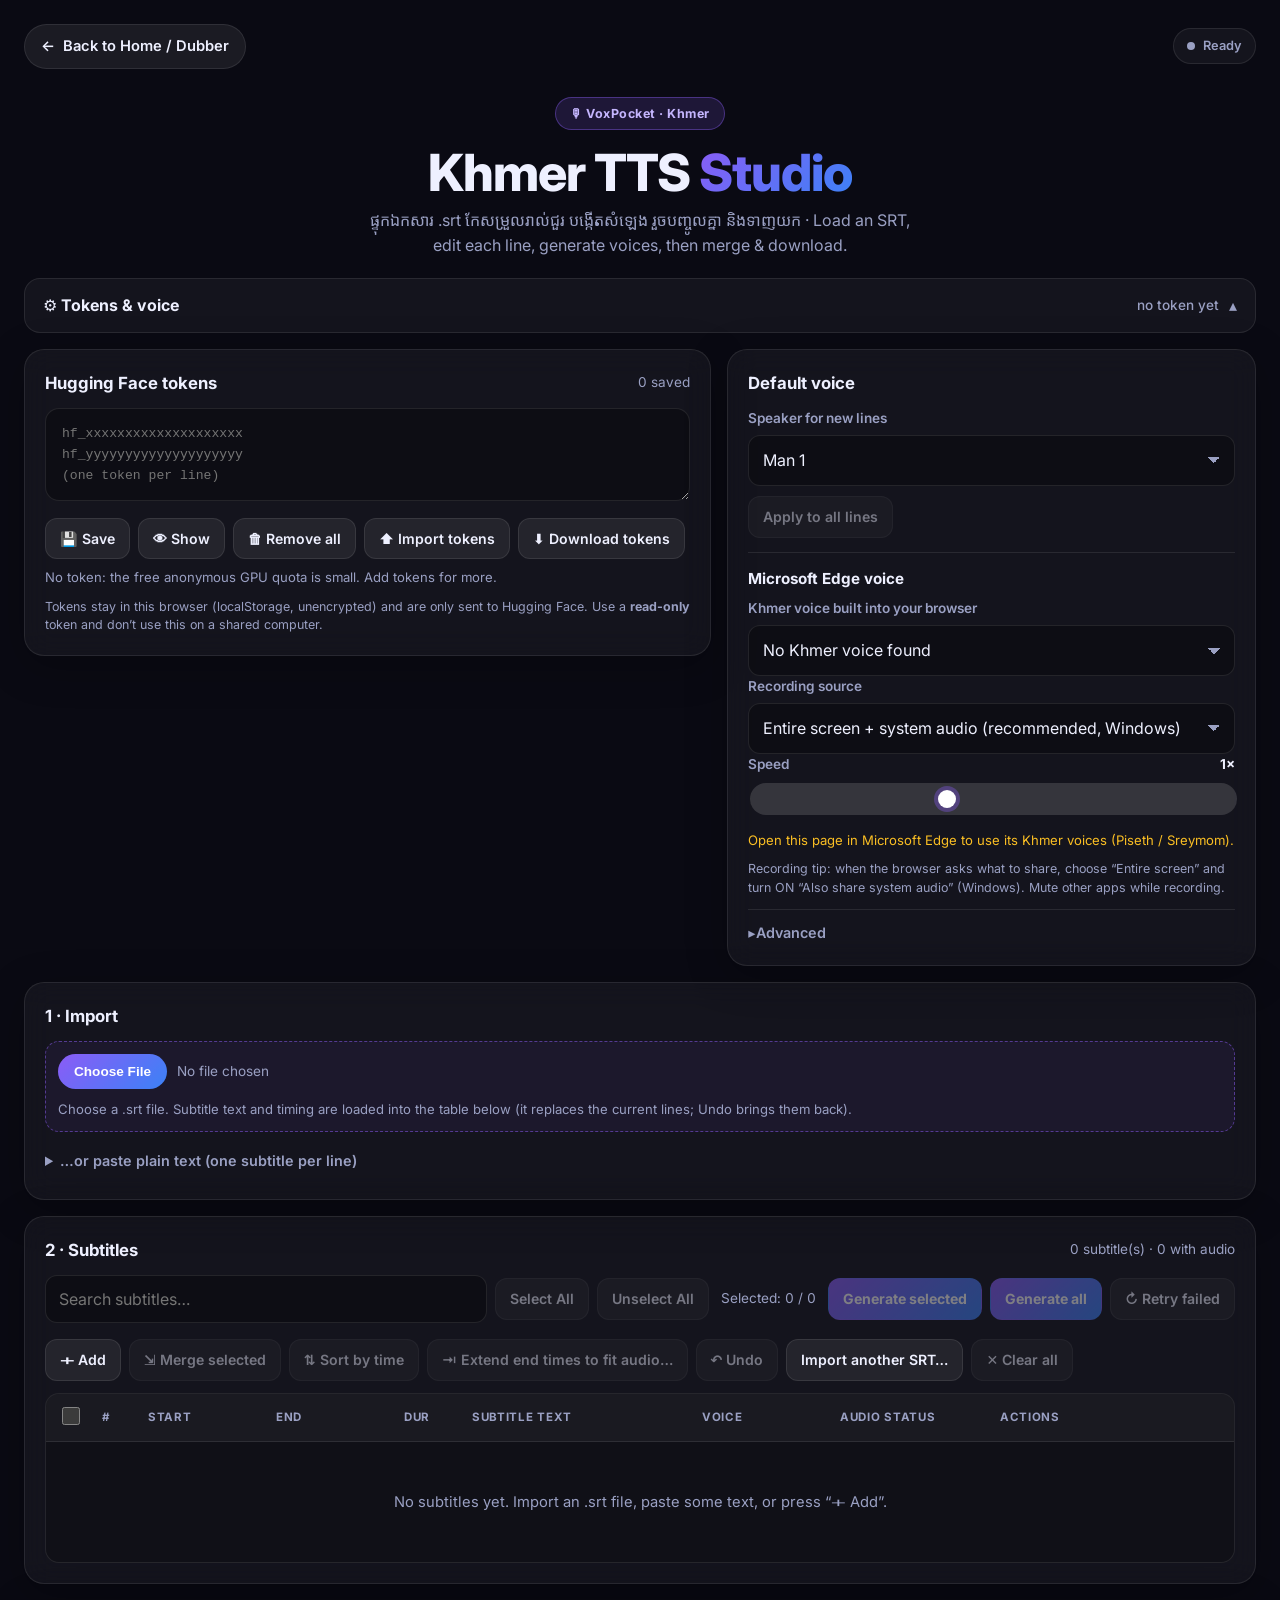
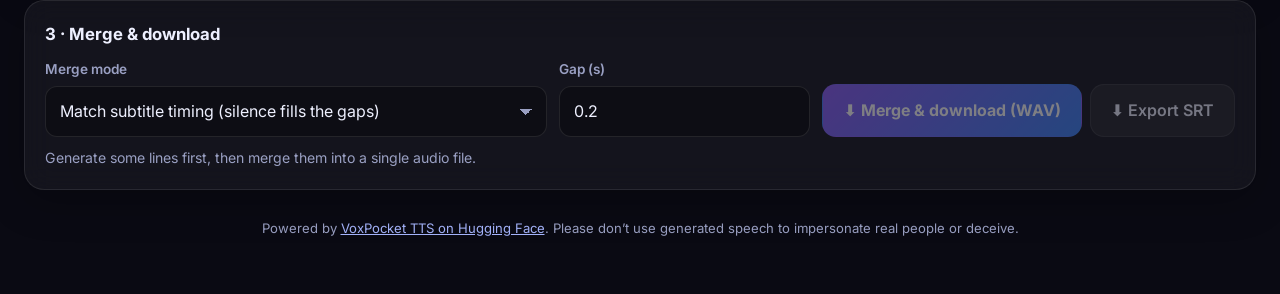
==== commit 04db7283: "Add files via upload" ====
--- a/khmer-tts/index.html
+++ b/khmer-tts/index.html
@@ -15,7 +15,7 @@
 <link rel="preconnect" href="https://fonts.googleapis.com">
 <link rel="preconnect" href="https://fonts.gstatic.com" crossorigin>
 <link href="https://fonts.googleapis.com/css2?family=Inter:wght@400;500;600;700;800&family=Noto+Sans+Khmer:wght@400;500;600;700&display=swap" rel="stylesheet">
-<link rel="stylesheet" href="style.css?v=3">
+<link rel="stylesheet" href="style.css?v=4">
 <style>
 /* =====================================================================
    Khmer TTS Studio v3 – extra styles (base theme comes from style.css)
@@ -265,6 +265,7 @@
 
       <div class="toolbar" id="toolbar">
         <input id="search" class="inp search" type="search" placeholder="Search subtitles…" aria-label="Search subtitles" autocomplete="off">
+        <span class="selgrp"><button class="btn" id="selAllBtn" type="button">Select All</button><button class="btn" id="unselAllBtn" type="button">Unselect All</button><span class="selcount" id="selCount" role="status" aria-live="polite">Selected: 0 / 0</span></span>
         <button class="btn primary" id="genSel" type="button">Generate selected</button>
         <button class="btn primary" id="genAll" type="button">Generate all</button>
         <button class="btn" id="retry" type="button">↻ Retry failed</button>
--- a/khmer-tts/style.css
+++ b/khmer-tts/style.css
@@ -141,3 +141,9 @@
 .custom-voices .field{display:grid;gap:6px}
 .custom-voices input[type=file]{width:100%;max-width:100%;font:inherit;font-size:13px;color:inherit}
 .custom-voices p{margin:0}
+
+/* ---- Select All / Unselect All + live selected counter (2 · Subtitles toolbar) ---- */
+.selgrp{display:flex;flex-wrap:wrap;gap:8px;align-items:center}
+.selcount{font-size:.85rem;color:var(--mu);font-variant-numeric:tabular-nums;white-space:nowrap;padding:0 4px}
+.selcount.has{color:var(--warn);font-weight:700}
+@media(max-width:699px){.toolbar .selgrp{grid-column:1/-1}.toolbar .selgrp .btn{flex:1 1 auto}.selcount{flex:1 0 100%;text-align:center}}
